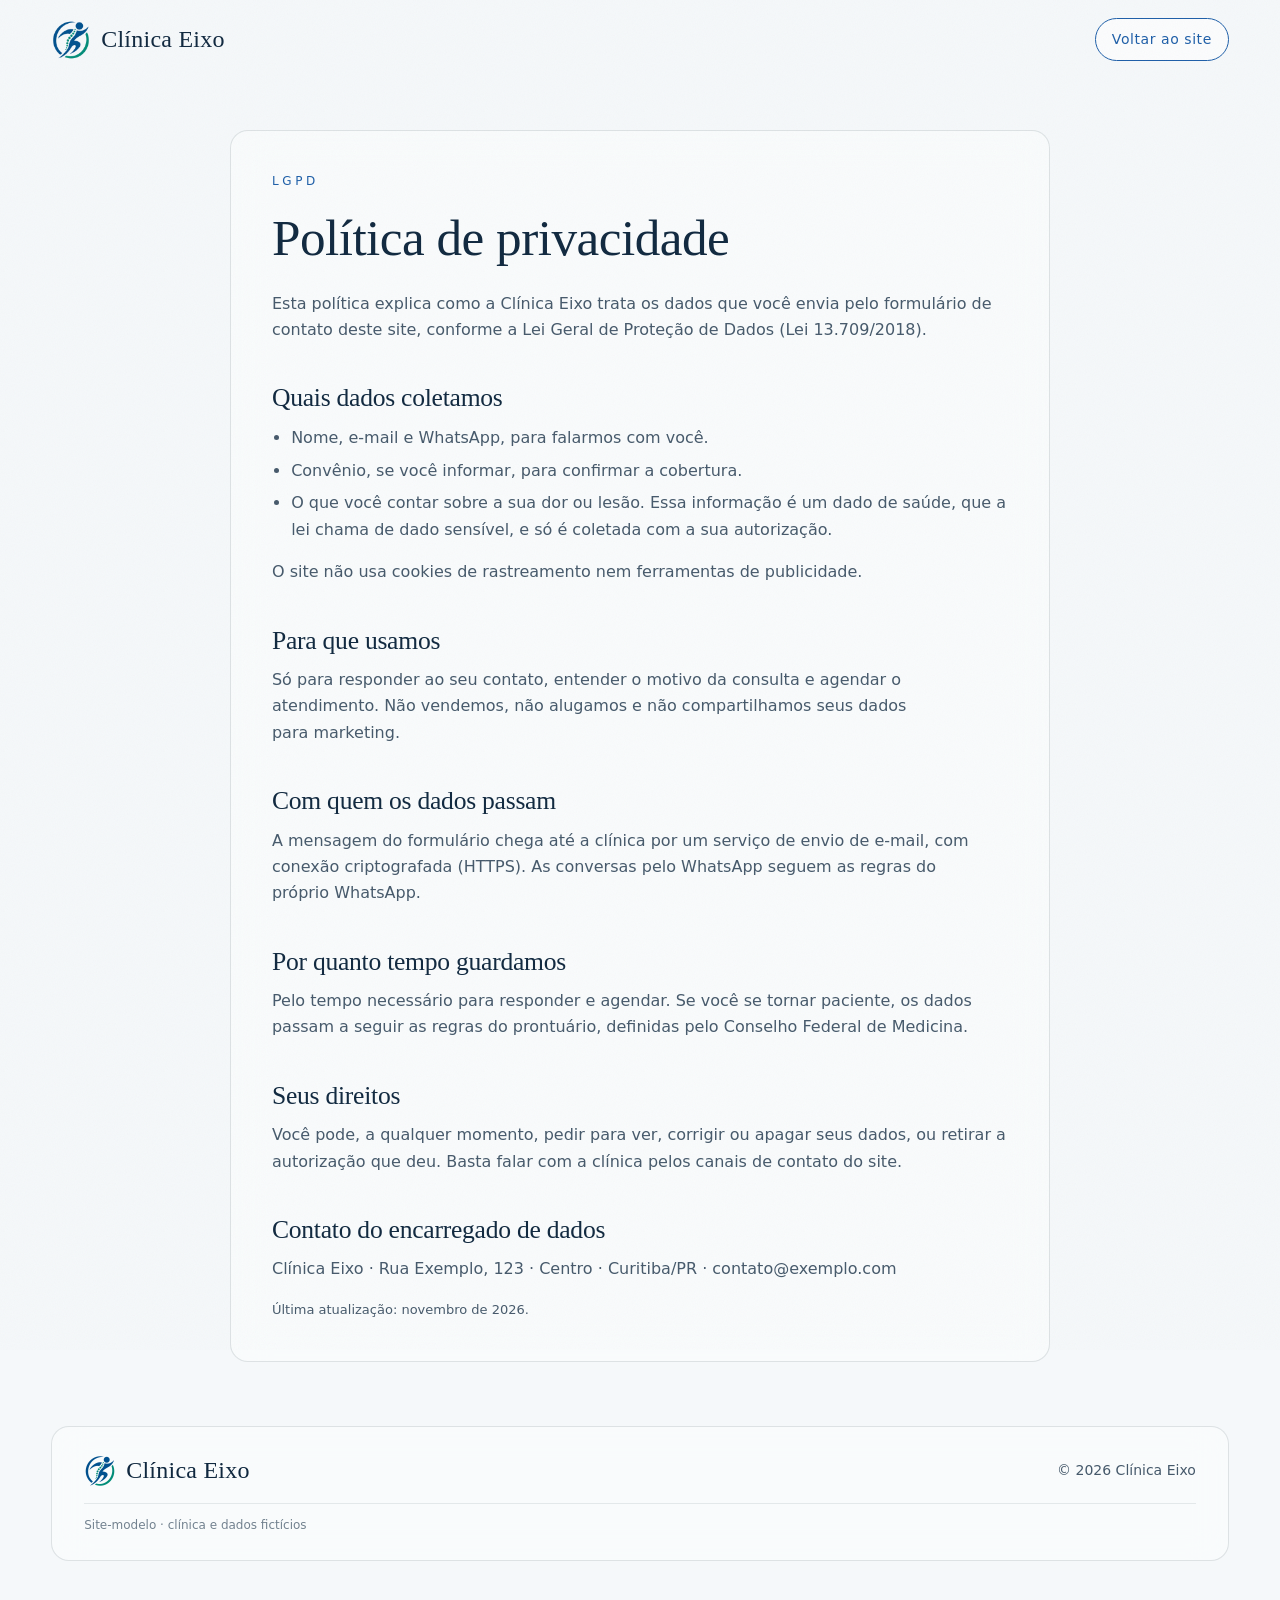
==== privacidade.html @ d4ab8559 "Segurança: CSP, proteção das imagens, anti-spam e consentimento LGPD - Content-Security-Policy e Ref" ====
<!doctype html>
<html lang="pt-BR">
<head>
  <meta charset="utf-8">
  <meta http-equiv="Content-Security-Policy" content="default-src 'self'; script-src 'self'; style-src 'self' https://fonts.googleapis.com; font-src https://fonts.gstatic.com; img-src 'self' data:; connect-src 'self'; form-action 'self'; base-uri 'self'; object-src 'none'; upgrade-insecure-requests">
  <meta name="referrer" content="strict-origin-when-cross-origin">
  <meta name="viewport" content="width=device-width, initial-scale=1">
  <title>Política de privacidade · Clínica Eixo</title>
  <meta name="description" content="Como a Clínica Eixo trata os dados enviados pelo site.">
  <meta name="theme-color" content="#f5f8fa">
  <link rel="icon" type="image/png" href="assets/logo/favicon.png">
  <link rel="preconnect" href="https://fonts.googleapis.com">
  <link rel="preconnect" href="https://fonts.gstatic.com" crossorigin>
  <link href="https://fonts.googleapis.com/css2?family=Newsreader:opsz,wght@6..72,400;6..72,500;6..72,600&family=Figtree:wght@400;500;600&display=swap" rel="stylesheet">
  <link rel="stylesheet" href="estilo.css?v=7">
</head>
<body>

<header class="topo rolou">
  <a href="./" class="marca" aria-label="Clínica Eixo, voltar ao início">
    <img class="marca-logo" src="assets/logo/logo.webp" alt="" width="40" height="40">
    <span class="marca-texto">Clínica Eixo</span>
  </a>
  <a href="./" class="menu-cta">Voltar ao site</a>
</header>

<main class="pagina-texto">
  <!-- EXEMPLO: texto-modelo. Revisar com o responsável jurídico da clínica e trocar
       o nome, o CNPJ, o endereço e o contato do encarregado pelos dados reais. -->
  <article class="painel">
    <span class="rotulo">LGPD</span>
    <h1>Política de privacidade</h1>
    <p>Esta política explica como a Clínica Eixo trata os dados que você envia pelo formulário de contato deste site, conforme a Lei Geral de Proteção de Dados (Lei 13.709/2018).</p>

    <h2>Quais dados coletamos</h2>
    <ul>
      <li>Nome, e-mail e WhatsApp, para falarmos com você.</li>
      <li>Convênio, se você informar, para confirmar a cobertura.</li>
      <li>O que você contar sobre a sua dor ou lesão. Essa informação é um dado de saúde, que a lei chama de dado sensível, e só é coletada com a sua autorização.</li>
    </ul>
    <p>O site não usa cookies de rastreamento nem ferramentas de publicidade.</p>

    <h2>Para que usamos</h2>
    <p>Só para responder ao seu contato, entender o motivo da consulta e agendar o atendimento. Não vendemos, não alugamos e não compartilhamos seus dados para marketing.</p>

    <h2>Com quem os dados passam</h2>
    <p>A mensagem do formulário chega até a clínica por um serviço de envio de e-mail, com conexão criptografada (HTTPS). As conversas pelo WhatsApp seguem as regras do próprio WhatsApp.</p>

    <h2>Por quanto tempo guardamos</h2>
    <p>Pelo tempo necessário para responder e agendar. Se você se tornar paciente, os dados passam a seguir as regras do prontuário, definidas pelo Conselho Federal de Medicina.</p>

    <h2>Seus direitos</h2>
    <p>Você pode, a qualquer momento, pedir para ver, corrigir ou apagar seus dados, ou retirar a autorização que deu. Basta falar com a clínica pelos canais de contato do site.</p>

    <h2>Contato do encarregado de dados</h2>
    <p>Clínica Eixo · Rua Exemplo, 123 · Centro · Curitiba/PR · contato@exemplo.com</p>

    <p class="nota">Última atualização: novembro de 2026.</p>
  </article>
</main>

<footer class="rodape">
  <div class="painel rodape-painel">
    <span class="marca"><img class="marca-logo" src="assets/logo/logo.webp" alt="" width="32" height="32" loading="lazy"><span class="marca-texto">Clínica Eixo</span></span>
    <span>© <span data-ano></span> Clínica Eixo</span>
    <span class="aviso-modelo">Site-modelo · clínica e dados fictícios</span>
  </div>
</footer>

<script src="config.js?v=7"></script>
<script src="app.js?v=6"></script>
</body>
</html>
---- estilo.css ----
/* ── Tokens: ajuste pela identidade visual do cliente ───────────────────── */
:root {
  --fundo: #f5f8fa;          /* MESMA cor usada nos prompts das imagens */
  --fundo-2: #e9f0f4;
  --texto: #10283f;
  --texto-suave: #46596b;
  --acento: #1d5ea8;         /* azul: cor principal da marca */
  --acento-texto: #ffffff;   /* texto sobre o acento */
  --fisio: #2f8a66;          /* verde: tudo que é fisioterapia */
  --linha: rgb(16 40 63 / 0.12);
  --painel: rgb(250 252 253 / 0.74);
  --mistura: multiply;       /* tema escuro: lighten | tema claro: multiply */

  --fonte-titulo: "Newsreader", Georgia, serif;
  --fonte-texto: "Figtree", system-ui, sans-serif;

  --raio: 18px;
  --gutter: clamp(16px, 4vw, 56px);
  --largura: 1240px;
  --ease: cubic-bezier(.2, .7, .1, 1);
}
/* Tema claro (marcas de luz, saúde, casamento etc.): troque os tokens assim
:root {
  --fundo: #f4efe7; --fundo-2: #ebe4d8; --texto: #1d1a16; --texto-suave: #5d564c;
  --linha: rgb(29 26 22 / .12); --painel: rgb(244 239 231 / .7); --mistura: multiply;
}
*/

*, *::before, *::after { box-sizing: border-box; }
html { scroll-behavior: smooth; -webkit-text-size-adjust: 100%; overflow-x: clip; }
body {
  margin: 0;
  background: var(--fundo);
  color: var(--texto);
  font: 400 clamp(16px, 1.05vw, 18px)/1.65 var(--fonte-texto);
  overflow-x: clip;
  -webkit-font-smoothing: antialiased;
}
/* Grão de filme: tira o aspecto "liso de IA" */
body::after {
  content: ""; position: fixed; inset: -50%; z-index: 90; pointer-events: none; opacity: .04;
  background-image: url("data:image/svg+xml,%3Csvg xmlns='http://www.w3.org/2000/svg' width='160' height='160'%3E%3Cfilter id='n'%3E%3CfeTurbulence type='fractalNoise' baseFrequency='.9' numOctaves='2' stitchTiles='stitch'/%3E%3C/filter%3E%3Crect width='100%25' height='100%25' filter='url(%23n)'/%3E%3C/svg%3E");
  animation: grao 1s steps(4) infinite;
}
@keyframes grao { 25% { transform: translate(-3%, 2%); } 50% { transform: translate(2%, -3%); } 75% { transform: translate(-2%, -1%); } }

img { max-width: 100%; display: block; }
/* Proteção das imagens: sem arrastar, sem "salvar imagem" no toque longo (iOS), sem seleção */
img, canvas {
  -webkit-user-drag: none; -webkit-touch-callout: none;
  -webkit-user-select: none; user-select: none;
}
a { color: inherit; }
h1, h2, h3 { font-family: var(--fonte-titulo); font-weight: 400; line-height: 1.08; margin: 0 0 .5em; letter-spacing: -.01em; text-wrap: balance; }
h1 { font-size: clamp(38px, 6.2vw, 96px); }
h2 { font-size: clamp(32px, 4.2vw, 64px); }
h3 { font-size: clamp(20px, 1.7vw, 25px); font-weight: 500; }
p { margin: 0 0 1em; color: var(--texto-suave); text-wrap: pretty; }

/* ── Topo ──────────────────────────────────────────────────────────────── */
.topo {
  position: fixed; inset: 0 0 auto; z-index: 50;
  display: flex; align-items: center; justify-content: space-between; gap: 16px;
  padding: 18px var(--gutter);
  transition: background .4s var(--ease), backdrop-filter .4s;
}
.topo.rolou { background: rgb(245 248 250 / .78); backdrop-filter: blur(14px); -webkit-backdrop-filter: blur(14px); }
.marca { text-decoration: none; display: flex; align-items: center; gap: 10px; }
.marca-logo { height: 40px; width: auto; }
.rodape .marca-logo { height: 32px; }
.marca-texto { font-family: var(--fonte-titulo); font-size: 24px; font-weight: 500; letter-spacing: .01em; color: var(--texto); }
.menu { display: flex; gap: 28px; align-items: center; font-size: 14px; letter-spacing: .04em; }
.menu a { text-decoration: none; color: var(--texto); font-weight: 500; transition: color .3s; text-shadow: 0 0 12px rgb(245 248 250 / .9); }
.menu a:hover { color: var(--acento); }
.topo .menu-cta { border: 1.5px solid var(--acento); color: var(--acento); background: rgb(255 255 255 / .55); padding: 9px 16px; border-radius: 999px; text-shadow: none; text-decoration: none; font-size: 14px; font-weight: 500; letter-spacing: .04em; }
.topo .menu-cta:hover { background: var(--acento); color: var(--acento-texto); }
.marca-texto { white-space: nowrap; }
.topo-acoes, .menu-so-celular { display: none; }

/* Celular: menu completo atrás do botão ☰ */
.menu-botao {
  width: 44px; height: 44px; border-radius: 50%; border: 1px solid var(--linha);
  background: rgb(255 255 255 / .7); display: grid; place-content: center; gap: 6px; cursor: pointer; padding: 0;
  -webkit-tap-highlight-color: transparent;
}
.menu-botao span { display: block; width: 18px; height: 1.5px; background: var(--texto); border-radius: 2px; transition: transform .35s var(--ease); }
.topo.aberto .menu-botao span:first-child { transform: translateY(3.75px) rotate(45deg); }
.topo.aberto .menu-botao span:last-child { transform: translateY(-3.75px) rotate(-45deg); }
@media (max-width: 760px) {
  .topo-acoes { display: flex; align-items: center; gap: 10px; }
  .menu-so-celular { display: block; }
  .menu {
    position: absolute; top: calc(100% - 6px); left: var(--gutter); right: var(--gutter);
    flex-direction: column; align-items: stretch; gap: 0; padding: 6px 8px;
    font-size: 17px; letter-spacing: .01em;
    background: rgb(250 252 253 / .97); border: 1px solid var(--linha); border-radius: var(--raio);
    box-shadow: 0 24px 60px rgb(16 40 63 / .16);
    -webkit-backdrop-filter: blur(18px); backdrop-filter: blur(18px);
    max-height: calc(100svh - 100px); overflow-y: auto;
    opacity: 0; visibility: hidden; transform: translateY(-8px);
    transition: opacity .25s var(--ease), transform .3s var(--ease), visibility 0s .3s;
  }
  .topo.aberto .menu { opacity: 1; visibility: visible; transform: none; transition: opacity .25s var(--ease), transform .3s var(--ease); }
  .topo.aberto { background: rgb(245 248 250 / .92); -webkit-backdrop-filter: blur(14px); backdrop-filter: blur(14px); }
  .menu a { padding: 14px 10px; border-bottom: 1px solid var(--linha); text-shadow: none; }
  .menu a:last-of-type { border-bottom: 0; }
  .menu .menu-cta { display: none; }
  .menu a:nth-last-child(2) { border-bottom: 0; }
}
@media (max-width: 380px) {
  .topo { gap: 10px; }
  .marca { gap: 8px; }
  .topo .marca-logo { height: 32px; }
  .topo .marca-texto { font-size: 20px; }
  .topo-acoes { gap: 8px; }
  .topo .menu-cta { padding: 8px 12px; font-size: 13px; }
  .menu-botao { width: 40px; height: 40px; }
}

/* ── Abertura cinematográfica ──────────────────────────────────────────── */
.cine { position: relative; height: var(--altura, 400vh); }
#inicio { --altura: 420vh; }
.cine-palco { position: sticky; top: 0; height: 100vh; height: 100svh; overflow: hidden; }
.cine-canvas { position: absolute; inset: 0; width: 100%; height: 100%; }
.cine-vinheta {
  position: absolute; inset: 0; pointer-events: none;
  background:
    radial-gradient(120% 90% at 50% 45%, transparent 60%, rgb(16 40 63 / .18) 100%),
    linear-gradient(to bottom, transparent 55%, rgb(245 248 250 / .55) 80%, var(--fundo) 100%);
}
.momento {
  position: absolute; inset: auto var(--gutter) 22vh; max-width: 640px;
  opacity: 0; transform: translateY(24px); filter: blur(6px);
  transition: opacity .7s var(--ease), transform .9s var(--ease), filter .7s var(--ease);
  pointer-events: none;
}
.momento.ativo { opacity: 1; transform: none; filter: none; pointer-events: auto; }
.momento--direita { left: auto; right: var(--gutter); }
.momento--centro { left: 50%; right: auto; transform: translate(-50%, 24px); text-align: center; width: min(640px, calc(100% - 2 * var(--gutter))); }
.momento--centro.ativo { transform: translate(-50%, 0); }
.titulo-abertura { font-size: clamp(28px, 3vw, 46px); margin-bottom: .35em; }
.momento--primeiro { max-width: 460px; }
/* Texto da abertura direto sobre o vídeo, sem painel: um halo da cor do fundo garante a leitura */
.texto-abertura { text-shadow: 0 0 18px rgb(245 248 250 / .95), 0 0 42px rgb(245 248 250 / .8), 0 1px 2px rgb(245 248 250 / .9); }
.texto-abertura .titulo-abertura, .texto-abertura .destaque { color: var(--texto); }
.texto-abertura .apoio { color: var(--texto); opacity: .85; }
.texto-abertura .botao { text-shadow: none; box-shadow: 0 10px 30px rgb(16 40 63 / .18); }
.momento--primeiro .apoio { font-size: 15px; }
.apoio { font-size: clamp(16px, 1.3vw, 20px); margin: 0; }
.destaque { font-family: var(--fonte-titulo); font-size: clamp(24px, 2.8vw, 42px); line-height: 1.2; color: var(--texto); margin: 0 0 .6em; }
.destaque:last-child { margin: 0; }
.cine-dica {
  position: absolute; bottom: 28px; left: 50%; transform: translateX(-50%);
  display: grid; justify-items: center; gap: 8px; font-size: 11px; letter-spacing: .3em; text-transform: uppercase; opacity: .6;
  transition: opacity .5s;
}
.cine-dica span { width: 1px; height: 38px; background: linear-gradient(var(--texto), transparent); animation: dica 2s var(--ease) infinite; }
@keyframes dica { 0% { transform: scaleY(0); transform-origin: top; } 50% { transform: scaleY(1); transform-origin: top; } 51% { transform-origin: bottom; } 100% { transform: scaleY(0); transform-origin: bottom; } }
.cine.andou .cine-dica { opacity: 0; }

/* ── Painéis (todo texto mora num painel) ──────────────────────────────── */
.painel {
  position: relative;
  background: var(--painel);
  border: 1px solid var(--linha);
  border-radius: var(--raio);
  padding: clamp(24px, 3.2vw, 48px);
  backdrop-filter: blur(18px) saturate(1.1);
  -webkit-backdrop-filter: blur(18px) saturate(1.1);
}
.painel--vidro { background: rgb(250 252 253 / .62); box-shadow: 0 20px 60px rgb(16 40 63 / .10); }
.painel > :last-child { margin-bottom: 0; }
.rotulo { display: block; font-size: 12px; letter-spacing: .3em; color: var(--acento); margin-bottom: 18px; }

/* ── Seções ────────────────────────────────────────────────────────────── */
.secao {
  position: relative; isolation: isolate; overflow: clip;
  min-height: 100vh; padding: 18vh var(--gutter);
  display: grid; align-content: center;
  grid-template-columns: minmax(0, 1fr); /* impede a coluna de crescer além da tela */
}
.secao-grade { width: 100%; max-width: var(--largura); margin: 0 auto; display: grid; grid-template-columns: minmax(0, 560px) 1fr; }
.secao-grade--direita { grid-template-columns: 1fr minmax(0, 560px); }
.secao-grade--direita > .painel { grid-column: 2; }
.secao--larga { gap: 28px; justify-items: center; }
.painel--cabecalho { width: 100%; max-width: var(--largura); }
.cartoes { width: 100%; max-width: var(--largura); display: grid; grid-template-columns: repeat(auto-fit, minmax(260px, 1fr)); gap: 20px; }
.cartao h3 { margin-bottom: .4em; }
.cartao { transition: transform .5s var(--ease), border-color .5s; }
.cartao:hover { transform: translateY(-4px); border-color: color-mix(in srgb, var(--acento) 50%, transparent); }
.passos { list-style: none; margin: 8px 0 0; padding: 0; counter-reset: p; display: grid; gap: 22px; }
.passos li { counter-increment: p; display: grid; grid-template-columns: 42px 1fr; column-gap: 12px; }
.passos li::before { content: counter(p, decimal-leading-zero); grid-row: span 2; font-family: var(--fonte-titulo); color: var(--acento); font-size: 22px; }
.passos strong { font-weight: 600; }
.passos span { color: var(--texto-suave); }
.passos .passo--fisio::before { color: var(--fisio); }

/* Áreas (ortopedia / fisioterapia) */
.areas { display: grid; gap: 36px; margin-top: 8px; }
.area { padding-top: 24px; border-top: 1px solid var(--linha); }
.areas h3 { color: var(--acento); margin-bottom: .3em; }
.areas .area--fisio h3, .cartao--fisio h3 { color: var(--fisio); }
.areas p { margin: 0 0 18px; }

/* Artigos */
.artigos { display: grid; margin: 8px 0 18px; border-top: 1px solid var(--linha); }
.artigos details { border-bottom: 1px solid var(--linha); }
.artigos summary {
  list-style: none; cursor: pointer; padding: 18px 36px 18px 0; position: relative;
  font-family: var(--fonte-titulo); font-size: clamp(19px, 1.5vw, 22px); font-weight: 500; line-height: 1.3; color: var(--texto);
}
.artigos summary::-webkit-details-marker { display: none; }
.artigos summary::after {
  content: "+"; position: absolute; right: 4px; top: 50%; translate: 0 -50%;
  font: 400 24px/1 var(--fonte-texto); color: var(--acento); transition: rotate .4s var(--ease);
}
.artigos details[open] summary::after { rotate: 45deg; }
.artigos summary:focus-visible { outline: 2px solid var(--acento); outline-offset: 4px; border-radius: 4px; }
.artigos details p { margin: 0 0 20px; }
.nota { font-size: 13px; margin: 0; }

/* Equipe */
.equipe { list-style: none; margin: 0; padding: 0; display: grid; grid-template-columns: 1fr; gap: 0; }
.equipe li { display: grid; grid-template-columns: 52px 1fr auto; column-gap: 16px; align-items: center; padding: 14px 0; border-bottom: 1px solid var(--linha); }
.equipe li:last-child { border-bottom: 0; padding-bottom: 0; }
.equipe-foto {
  grid-row: span 2; width: 52px; height: 52px; border-radius: 50%; object-fit: cover;
  display: grid; place-items: center; font: 500 17px/1 var(--fonte-titulo); letter-spacing: .02em;
  color: var(--acento); background: color-mix(in srgb, var(--acento) 12%, #fff);
}
.equipe--fisio .equipe-foto { color: var(--fisio); background: color-mix(in srgb, var(--fisio) 14%, #fff); }
.equipe strong { font-weight: 600; line-height: 1.3; grid-column: 2; align-self: end; }
.equipe-cargo { grid-column: 2; align-self: start; font-size: 13px; line-height: 1.4; color: var(--texto-suave); }
.equipe-agendar {
  grid-column: 3; grid-row: 1 / span 2; white-space: nowrap;
  display: inline-flex; align-items: center; gap: 6px;
  font-size: 13px; font-weight: 600; color: var(--acento); text-decoration: none;
  padding: 6px 12px; border: 1px solid color-mix(in srgb, var(--acento) 40%, transparent); border-radius: 999px;
  transition: background .3s, color .3s;
}
.equipe-agendar::after { content: "→"; transition: translate .3s var(--ease); }
.equipe-agendar:hover { background: var(--acento); color: var(--acento-texto); }
.equipe-agendar:hover::after { translate: 3px 0; }
.equipe--fisio .equipe-agendar { color: var(--fisio); border-color: color-mix(in srgb, var(--fisio) 40%, transparent); }
.equipe--fisio .equipe-agendar:hover { background: var(--fisio); color: #fff; }
.equipe .reg { white-space: nowrap; }
@media (max-width: 560px) {
  .equipe li { grid-template-columns: 52px 1fr; }
  .equipe-agendar { grid-column: 2; grid-row: 3; justify-self: start; margin-top: 10px; }
}

/* Depoimentos */
.depoimento { margin: 0; display: grid; align-content: space-between; gap: 20px; }
.depoimento blockquote { margin: 0; font: 400 clamp(19px, 1.5vw, 22px)/1.45 var(--fonte-titulo); color: var(--texto); }
.depoimento blockquote::before { content: "“"; display: block; font-size: 52px; line-height: .8; color: var(--fisio); }
.depoimento figcaption { font-size: 14px; color: var(--texto-suave); }

/* Convênios */
.secao--curta { min-height: auto; padding-block: 12vh; justify-items: center; }
.painel--centro { width: 100%; max-width: 680px; text-align: center; }
.painel--centro .botao { margin-top: 8px; }
.convenios { list-style: none; margin: 4px 0 24px; padding: 0; display: flex; flex-wrap: wrap; justify-content: center; gap: 10px; }
.convenios li { padding: 9px 18px; border: 1px solid var(--linha); border-radius: 999px; background: rgb(255 255 255 / .6); font-size: 15px; }

/* Endereço e horário */
.info { margin: 0 0 8px; display: grid; grid-template-columns: 1fr 1fr; gap: 16px; padding: 18px 0; border-block: 1px solid var(--linha); }
.info dt { font-size: 12px; letter-spacing: .14em; text-transform: uppercase; color: var(--acento); margin-bottom: 4px; }
.info dd { margin: 0; color: var(--texto); }
@media (max-width: 640px) { .info { grid-template-columns: 1fr; } }

/* ── Arte: imagens fundidas ao fundo (nunca retângulo com borda) ───────── */
.arte {
  position: absolute; z-index: -1; pointer-events: none;
  object-fit: cover; mix-blend-mode: var(--mistura);
  -webkit-mask-composite: source-in; mask-composite: intersect;
}
.arte--direita, .arte--esquerda { top: 0; bottom: 0; width: 64vw; height: 100%; }
.arte--direita {
  right: 0;
  -webkit-mask-image: linear-gradient(to left, #000 38%, transparent 96%), linear-gradient(to bottom, transparent, #000 18%, #000 80%, transparent);
          mask-image: linear-gradient(to left, #000 38%, transparent 96%), linear-gradient(to bottom, transparent, #000 18%, #000 80%, transparent);
}
.arte--esquerda {
  left: 0;
  -webkit-mask-image: linear-gradient(to right, #000 38%, transparent 96%), linear-gradient(to bottom, transparent, #000 18%, #000 80%, transparent);
          mask-image: linear-gradient(to right, #000 38%, transparent 96%), linear-gradient(to bottom, transparent, #000 18%, #000 80%, transparent);
}
.arte--fundo {
  inset: 0; width: 100%; height: 100%; opacity: .5;
  /* closest-side: a elipse zera exatamente na borda, então nunca sobra linha reta */
  -webkit-mask-image: radial-gradient(closest-side, #000 35%, transparent 100%), linear-gradient(to bottom, transparent, #000 22%, #000 78%, transparent);
          mask-image: radial-gradient(closest-side, #000 35%, transparent 100%), linear-gradient(to bottom, transparent, #000 22%, #000 78%, transparent);
}
.arte--suave { opacity: .32; }
/* Parallax leve aplicado pelo app.js */
.arte[data-parallax] { will-change: transform; }

/* ── Contato ───────────────────────────────────────────────────────────── */
.secao--contato { justify-items: center; }
.painel--form { width: 100%; max-width: 760px; }
.form { display: grid; grid-template-columns: 1fr 1fr; gap: 16px; margin-top: 24px; }
.campo { display: grid; gap: 6px; }
.campo--inteiro { grid-column: 1 / -1; }
.campo label { font-size: 13px; letter-spacing: .04em; color: var(--texto-suave); }
.campo input, .campo textarea {
  width: 100%; font: inherit; color: var(--texto);
  background: rgb(255 255 255 / .7); border: 1px solid rgb(16 40 63 / .18); border-radius: 12px;
  padding: 14px 16px; transition: border-color .3s, background .3s; resize: vertical;
}
.campo input:focus, .campo textarea:focus { outline: none; border-color: var(--acento); background: #fff; box-shadow: 0 0 0 3px rgb(29 94 168 / .15); }
.campo.erro input { border-color: #c0392b; }
.pote { position: absolute; left: -9999px; }
/* Consentimento LGPD */
.consentimento { display: flex; gap: 12px; align-items: flex-start; font-size: 14px; line-height: 1.5; color: var(--texto-suave); cursor: pointer; }
.consentimento input { flex: none; width: 20px; height: 20px; margin: 1px 0 0; accent-color: var(--acento); cursor: pointer; }
.consentimento a { color: var(--acento); }
.consentimento.erro { color: #b03a2e; }
.consentimento.erro input { outline: 2px solid #c0392b; outline-offset: 2px; }
.form-status { min-height: 1.4em; margin: 0; font-size: 14px; }
.form-status.ok { color: var(--fisio); }
.form-status.falha { color: #b03a2e; }
@media (max-width: 640px) { .form { grid-template-columns: 1fr; } }

/* ── Botões ────────────────────────────────────────────────────────────── */
.botao {
  display: inline-flex; align-items: center; justify-content: center; gap: 10px;
  font: 600 15px/1 var(--fonte-texto); letter-spacing: .02em; text-decoration: none; cursor: pointer;
  color: var(--acento-texto); background: var(--acento); border: 0; border-radius: 999px;
  padding: 17px 30px; transition: transform .4s var(--ease), filter .3s;
}
.botao:hover { transform: translateY(-2px); filter: brightness(1.08); }
.botao[disabled] { opacity: .6; cursor: progress; }
.botao:focus-visible { outline: 2px solid var(--texto); outline-offset: 3px; }
.botao--fisio { background: var(--fisio); }

/* ── WhatsApp flutuante ────────────────────────────────────────────────── */
.whats {
  position: fixed; right: max(16px, env(safe-area-inset-right)); bottom: max(18px, env(safe-area-inset-bottom)); z-index: 60;
  width: 58px; height: 58px; border-radius: 50%; display: grid; place-items: center;
  background: #25d366; color: #fff; box-shadow: 0 10px 30px rgb(16 40 63 / .25);
  transform: scale(0); transition: transform .5s var(--ease);
}
.whats.visivel { transform: scale(1); }
.whats:hover { transform: scale(1.07); }
.whats svg { width: 30px; height: 30px; }
.whats::after { content: ""; position: absolute; inset: 0; border-radius: 50%; border: 2px solid #25d366; animation: pulso 2.6s ease-out infinite; }
@keyframes pulso { from { transform: scale(1); opacity: .7; } to { transform: scale(1.6); opacity: 0; } }

/* ── Rodapé ────────────────────────────────────────────────────────────── */
.rodape { padding: 0 var(--gutter) 40px; }
.rodape-painel { max-width: var(--largura); margin: 0 auto; display: flex; flex-wrap: wrap; gap: 12px 32px; align-items: center; justify-content: space-between; font-size: 14px; color: var(--texto-suave); padding: 24px 32px; }
.rodape-link { color: var(--texto-suave); }
.rodape-link:hover { color: var(--acento); }
.aviso-direitos { flex-basis: 100%; font-size: 12px; opacity: .75; }
.aviso-modelo { flex-basis: 100%; font-size: 12px; opacity: .75; padding-top: 12px; border-top: 1px solid var(--linha); }

/* ── Redes sociais ─────────────────────────────────────────────────────── */
.redes { list-style: none; margin: 0; padding: 0; display: flex; gap: 10px; }
.redes a {
  width: 40px; height: 40px; border-radius: 50%; display: grid; place-items: center;
  color: var(--texto); background: rgb(255 255 255 / .6); border: 1px solid var(--linha);
  transition: background .3s, color .3s, border-color .3s, transform .3s var(--ease);
}
.redes a:hover { background: var(--acento); border-color: var(--acento); color: #fff; transform: translateY(-2px); }
.redes a[data-whats]:hover { background: var(--fisio); border-color: var(--fisio); }
.redes a:focus-visible { outline: 2px solid var(--acento); outline-offset: 3px; }
.redes svg { width: 18px; height: 18px; }
.contato-redes { display: flex; flex-wrap: wrap; align-items: center; justify-content: space-between; gap: 12px 16px; padding: 4px 0 20px; border-bottom: 1px solid var(--linha); margin-bottom: 8px; }
.contato-redes > span { white-space: nowrap; font-size: 12px; letter-spacing: .14em; text-transform: uppercase; color: var(--acento); }
.info { border-bottom: 0; }

/* ── Revelar ao rolar ──────────────────────────────────────────────────── */
.revelar { opacity: 0; transform: translateY(40px); transition: opacity 1s var(--ease), transform 1.2s var(--ease); }
.revelar.visto { opacity: 1; transform: none; }

/* ── Celular ───────────────────────────────────────────────────────────── */
@media (max-width: 860px) {
  .secao { padding: 14vh var(--gutter); min-height: auto; }
  .secao-grade, .secao-grade--direita { grid-template-columns: 1fr; }
  .secao-grade--direita > .painel { grid-column: 1; }
  /* Celular: a arte vira uma faixa visível acima do painel, dissolvendo no fundo (sem moldura) */
  .secao:has(> .arte) { padding-top: 0; }
  .secao > .arte {
    position: relative; inset: auto; z-index: -1;
    width: calc(100% + 2 * var(--gutter)); max-width: none; margin-inline: calc(-1 * var(--gutter));
    height: auto; aspect-ratio: 4 / 3; max-height: 52svh; opacity: 1; justify-self: stretch;
    -webkit-mask-image: linear-gradient(to bottom, transparent 0, #000 14%, #000 72%, transparent 100%);
            mask-image: linear-gradient(to bottom, transparent 0, #000 14%, #000 72%, transparent 100%);
  }
  /* enquadra o assunto de cada imagem */
  #sobre > .arte { object-position: 80% 50%; }
  #profissionais > .arte { object-position: 25% 50%; }
  #servicos > .arte { object-position: 50% 50%; }
  #artigos > .arte { object-position: 66% 50%; }
  #contato > .arte { object-position: 50% 50%; }
  .secao > .arte + * { margin-top: -44px; }
  .secao--larga > .arte + * { margin-top: -72px; }
  .momento, .momento--direita { left: var(--gutter); right: var(--gutter); bottom: 18vh; }
  .momento--centro { width: auto; max-width: none; transform: translateY(24px); }
  .momento--centro.ativo { transform: none; }
}

@media (prefers-reduced-motion: reduce) {
  *, *::before, *::after { animation: none !important; transition: none !important; }
  .revelar { opacity: 1; transform: none; filter: none; }
  .momento { filter: none; }
}

/* ── Página de política de privacidade ─────────────────────────────────── */
.pagina-texto { padding: 130px var(--gutter) 64px; }
.pagina-texto .painel { max-width: 820px; margin: 0 auto; }
.pagina-texto h1 { font-size: clamp(34px, 4vw, 56px); }
.pagina-texto h2 { font-size: clamp(22px, 2vw, 28px); margin-top: 1.6em; }
.pagina-texto ul { color: var(--texto-suave); padding-left: 1.2em; margin: 0 0 1em; }
.pagina-texto li { margin-bottom: .4em; }
.pagina-texto a { color: var(--acento); }
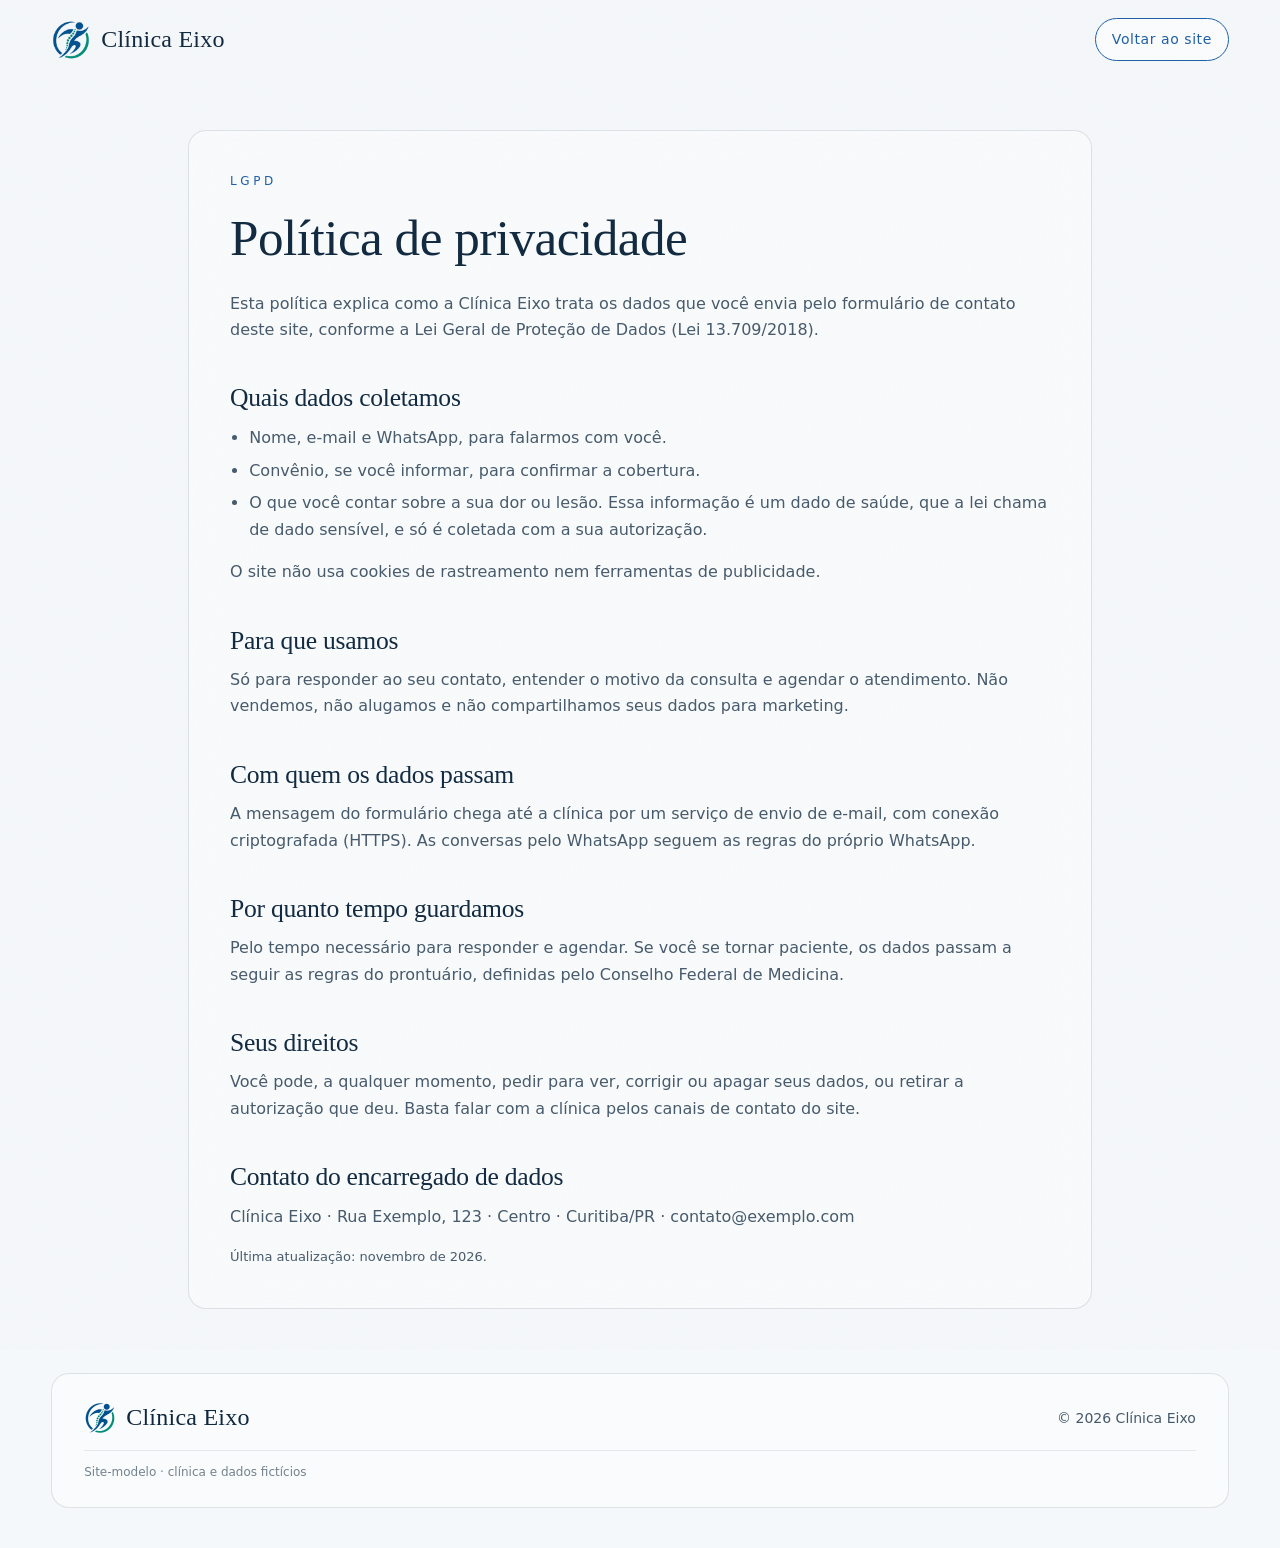
==== commit 39a5a423: "Modo claro fixo: impede o modo escuro do Samsung Internet de escurecer o site Co-Authored-By: Claude" ====
--- a/privacidade.html
+++ b/privacidade.html
@@ -5,6 +5,8 @@
   <meta http-equiv="Content-Security-Policy" content="default-src 'self'; script-src 'self'; style-src 'self' https://fonts.googleapis.com; font-src https://fonts.gstatic.com; img-src 'self' data:; connect-src 'self'; form-action 'self'; base-uri 'self'; object-src 'none'; upgrade-insecure-requests">
   <meta name="referrer" content="strict-origin-when-cross-origin">
   <meta name="viewport" content="width=device-width, initial-scale=1">
+  <!-- Site só no modo claro: pede ao navegador (Samsung Internet, Chrome) que não escureça a página sozinho -->
+  <meta name="color-scheme" content="only light">
   <title>Política de privacidade · Clínica Eixo</title>
   <meta name="description" content="Como a Clínica Eixo trata os dados enviados pelo site.">
   <meta name="theme-color" content="#f5f8fa">
@@ -12,7 +14,7 @@
   <link rel="preconnect" href="https://fonts.googleapis.com">
   <link rel="preconnect" href="https://fonts.gstatic.com" crossorigin>
   <link href="https://fonts.googleapis.com/css2?family=Newsreader:opsz,wght@6..72,400;6..72,500;6..72,600&family=Figtree:wght@400;500;600&display=swap" rel="stylesheet">
-  <link rel="stylesheet" href="estilo.css?v=7">
+  <link rel="stylesheet" href="estilo.css?v=9">
 </head>
 <body>
 
--- a/estilo.css
+++ b/estilo.css
@@ -1,6 +1,7 @@
 
 /* ── Tokens: ajuste pela identidade visual do cliente ───────────────────── */
 :root {
+  color-scheme: only light; /* não deixa o modo escuro do celular inverter as cores */
   --fundo: #f5f8fa;          /* MESMA cor usada nos prompts das imagens */
   --fundo-2: #e9f0f4;
   --texto: #10283f;
@@ -22,6 +23,7 @@
 }
 /* Tema claro (marcas de luz, saúde, casamento etc.): troque os tokens assim
 :root {
+  color-scheme: only light; /* não deixa o modo escuro do celular inverter as cores */
   --fundo: #f4efe7; --fundo-2: #ebe4d8; --texto: #1d1a16; --texto-suave: #5d564c;
   --linha: rgb(29 26 22 / .12); --painel: rgb(244 239 231 / .7); --mistura: multiply;
 }
@@ -268,6 +270,20 @@
 .info dt { font-size: 12px; letter-spacing: .14em; text-transform: uppercase; color: var(--acento); margin-bottom: 4px; }
 .info dd { margin: 0; color: var(--texto); }
 @media (max-width: 640px) { .info { grid-template-columns: 1fr; } }
+.rotas { display: flex; flex-wrap: wrap; gap: 8px; margin-top: 10px; }
+.rotas a {
+  font-size: 13px; font-weight: 500; text-decoration: none; color: var(--acento);
+  padding: 7px 14px; border: 1px solid color-mix(in srgb, var(--acento) 35%, transparent); border-radius: 999px;
+  transition: background .3s, color .3s;
+}
+.rotas a:hover { background: var(--acento); color: var(--acento-texto); }
+
+/* Dúvidas */
+.painel--duvidas { width: 100%; max-width: 760px; }
+.painel--duvidas .nota a { color: var(--fisio); font-weight: 600; }
+
+/* Depois do envio: seguir pelo WhatsApp */
+.form-whats[hidden] { display: none; }
 
 /* ── Arte: imagens fundidas ao fundo (nunca retângulo com borda) ───────── */
 .arte {
